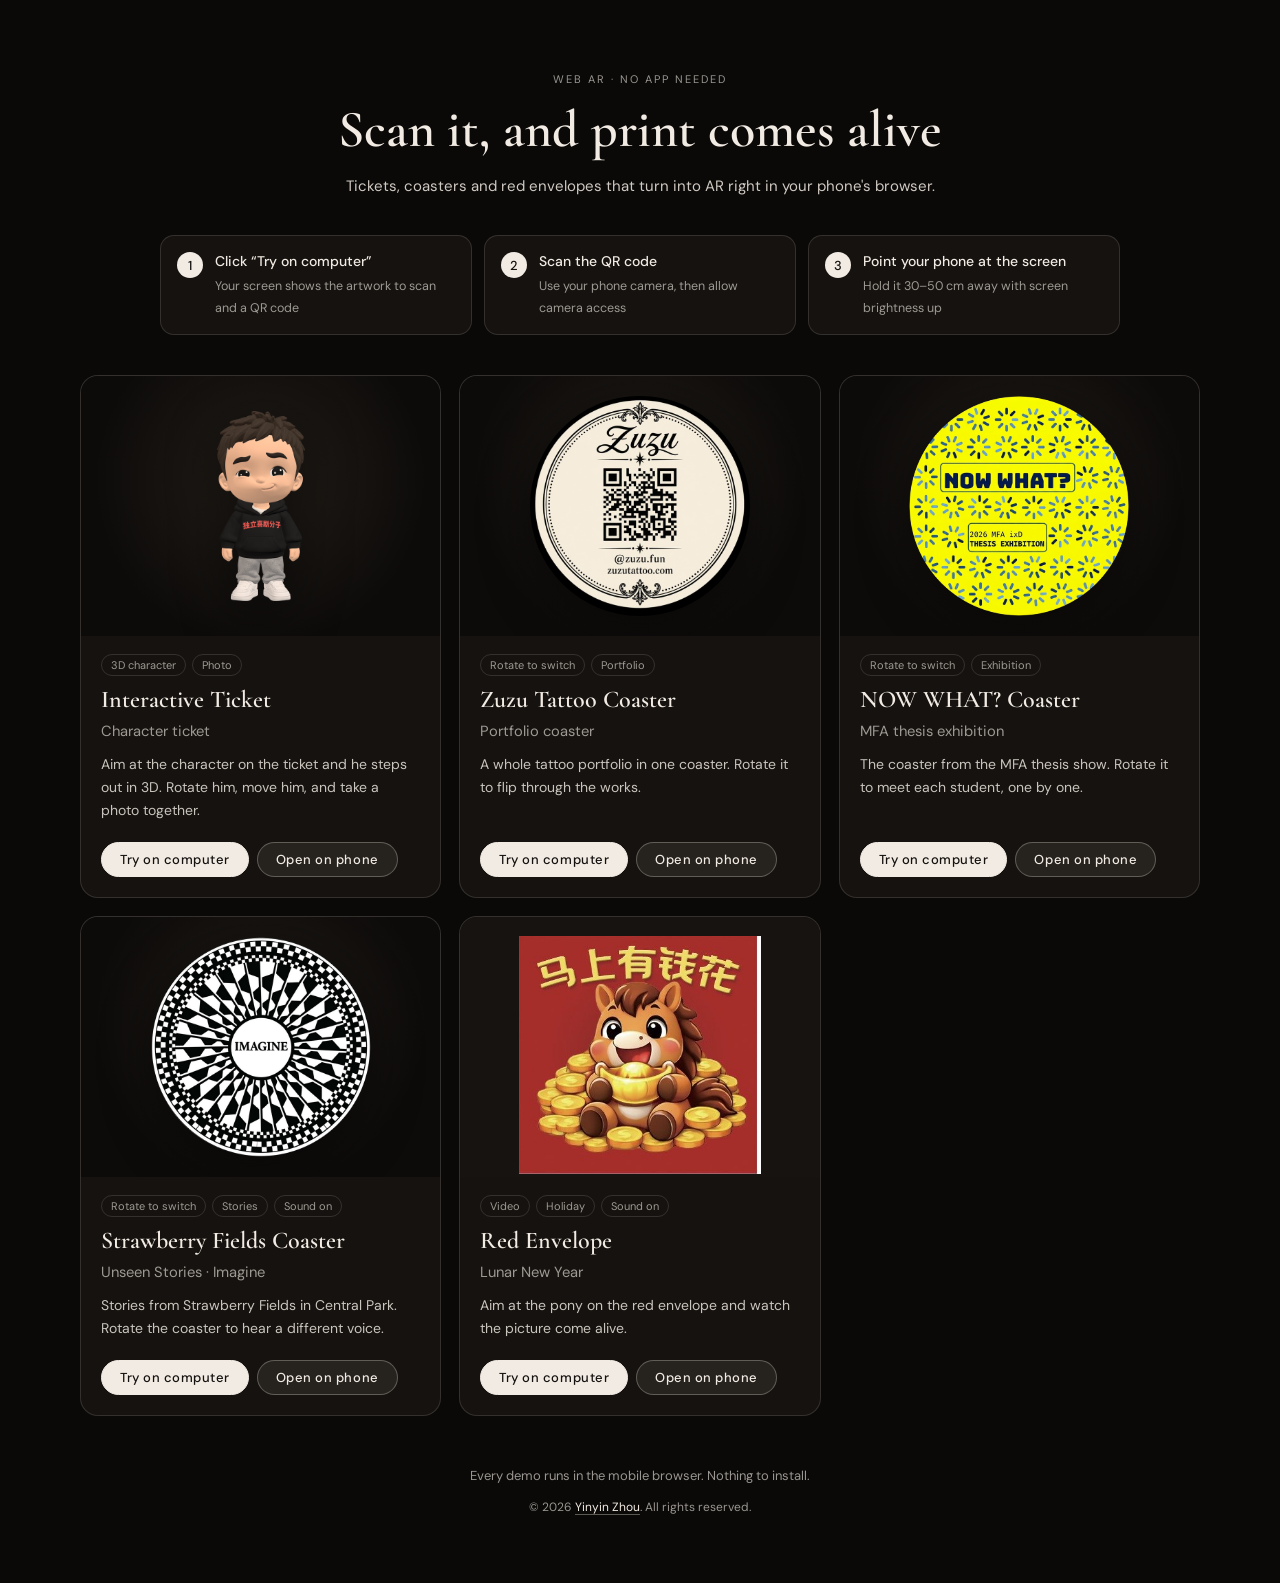
==== index.html @ 61ba5f5c "Add copyright with link to yinyinzhou.com Co-authored-by: Cursor <cursoragent@cursor.com>" ====
<!DOCTYPE html>
<html lang="en">
<head>
  <meta charset="UTF-8" />
  <meta name="viewport" content="width=device-width, initial-scale=1, viewport-fit=cover" />
  <title>Web AR Demos · Try them on your phone</title>
  <meta name="description" content="Printed things that come alive in your phone's browser. Tickets, coasters, red envelopes. No app needed." />
  <link rel="preconnect" href="https://fonts.googleapis.com">
  <link rel="preconnect" href="https://fonts.gstatic.com" crossorigin>
  <link href="https://fonts.googleapis.com/css2?family=Cormorant+Garamond:wght@500;600&family=DM+Sans:opsz,wght@9..40,400;9..40,500&display=swap" rel="stylesheet">
  <link rel="stylesheet" href="style.css" />
</head>
<body class="hub">
  <header class="hub-head">
    <p class="eyebrow">Web AR · No app needed</p>
    <h1>Scan it, and print comes alive</h1>
    <p class="lede">Tickets, coasters and red envelopes that turn into AR right in your phone's browser.</p>
  </header>

  <section class="how" aria-label="How to try">
    <div class="how-item">
      <span class="num">1</span>
      <div><b>Click “Try on computer”</b><span>Your screen shows the artwork to scan and a QR code</span></div>
    </div>
    <div class="how-item">
      <span class="num">2</span>
      <div><b>Scan the QR code</b><span>Use your phone camera, then allow camera access</span></div>
    </div>
    <div class="how-item">
      <span class="num">3</span>
      <div><b>Point your phone at the screen</b><span>Hold it 30–50 cm away with screen brightness up</span></div>
    </div>
  </section>

  <p class="mobile-note" id="mobile-note">You're on a phone. To try a demo you need a second screen to show the artwork — open this page on a computer. If you have the printed piece, tap “Open on phone”.</p>

  <main class="grid" id="grid"></main>

  <footer class="hub-foot">
    <p>Every demo runs in the mobile browser. Nothing to install.</p>
    <p class="copyright">© <span id="year">2026</span> <a href="https://www.yinyinzhou.com" target="_blank" rel="noopener">Yinyin Zhou</a>. All rights reserved.</p>
  </footer>

  <script src="cases.js"></script>
  <script>
    document.getElementById('year').textContent = new Date().getFullYear();
    const isPhone = matchMedia('(pointer: coarse) and (max-width: 820px)').matches;
    document.getElementById('mobile-note').hidden = !isPhone;
    const esc = s => String(s).replace(/[&<>"']/g, c => ({ '&':'&amp;', '<':'&lt;', '>':'&gt;', '"':'&quot;', "'":'&#39;' }[c]));
    document.getElementById('grid').innerHTML = window.AR_CASES.map(c => `
      <article class="case">
        <a class="case-art ${c.shape}${c.anim ? ' anim' : ''}" href="try.html?case=${c.id}" aria-label="Try ${esc(c.title)}">
          ${c.anim
            ? `<video src="${c.anim}" poster="${c.thumb}" autoplay muted loop playsinline preload="auto"></video>`
            : `<img src="${c.thumb}" alt="" loading="lazy" />`}
        </a>
        <div class="case-body">
          <div class="tags">${c.tags.map(t => `<span>${esc(t)}</span>`).join('')}${c.sound ? '<span>Sound on</span>' : ''}</div>
          <h2>${esc(c.title)}</h2>
          <p class="en-title">${esc(c.sub)}</p>
          <p class="desc">${esc(c.desc)}</p>
          <div class="case-actions">
            <a class="btn primary" href="try.html?case=${c.id}">Try on computer</a>
            <a class="btn" href="${c.url}" target="_blank" rel="noopener">Open on phone</a>
          </div>
        </div>
      </article>`).join('');
  </script>
</body>
</html>
---- style.css ----
:root {
  --bg: #0a0908;
  --card: #15120f;
  --line: rgba(242, 235, 227, 0.14);
  --paper: #f2ebe3;
  --muted: rgba(242, 235, 227, 0.62);
  --accent: #e0362c;
  --spin-duration: 24s;
  --serif: "Cormorant Garamond", "Songti SC", "Noto Serif SC", Georgia, serif;
  --sans: "DM Sans", "PingFang SC", "Hiragino Sans GB", system-ui, sans-serif;
}

* { box-sizing: border-box; margin: 0; padding: 0; }
[hidden] { display: none !important; }

body {
  background: var(--bg);
  color: var(--paper);
  font-family: var(--sans);
  -webkit-font-smoothing: antialiased;
}

a { color: inherit; }

.eyebrow {
  font-size: 11px;
  letter-spacing: 0.18em;
  text-transform: uppercase;
  color: var(--muted);
}

.en, .en-title {
  color: var(--muted);
  font-size: 0.92em;
}

.btn {
  display: inline-flex;
  align-items: center;
  justify-content: center;
  border: 1px solid rgba(242, 235, 227, 0.28);
  background: rgba(242, 235, 227, 0.08);
  color: var(--paper);
  border-radius: 999px;
  padding: 10px 18px;
  font: 500 13px/1 var(--sans);
  letter-spacing: 0.04em;
  text-decoration: none;
  cursor: pointer;
  transition: background 0.15s, border-color 0.15s;
}
.btn:hover { background: rgba(242, 235, 227, 0.16); }
.btn.primary { background: var(--paper); color: #14110f; border-color: var(--paper); }
.btn.primary:hover { background: #fff; }

/* ---------- hub */

.hub { padding: 0 20px 64px; }

.hub-head {
  max-width: 760px;
  margin: 0 auto;
  padding: 72px 0 36px;
  text-align: center;
}
.hub-head h1 {
  font-family: var(--serif);
  font-weight: 600;
  font-size: clamp(32px, 6vw, 52px);
  line-height: 1.15;
  margin: 14px 0 14px;
}
.lede { font-size: 15px; line-height: 1.7; color: rgba(242, 235, 227, 0.85); }

.how {
  max-width: 960px;
  margin: 0 auto 40px;
  display: grid;
  grid-template-columns: repeat(3, minmax(0, 1fr));
  gap: 12px;
}
.how-item {
  display: flex;
  gap: 12px;
  align-items: flex-start;
  padding: 16px;
  border: 1px solid var(--line);
  border-radius: 14px;
  background: var(--card);
}
.how-item .num {
  flex: none;
  width: 26px;
  height: 26px;
  border-radius: 50%;
  display: grid;
  place-items: center;
  background: var(--paper);
  color: #14110f;
  font-weight: 500;
  font-size: 13px;
}
.how-item b { display: block; font-weight: 500; font-size: 14px; margin-bottom: 4px; }
.how-item span { font-size: 12.5px; color: var(--muted); line-height: 1.5; }

.mobile-note {
  max-width: 960px;
  margin: -20px auto 28px;
  padding: 12px 16px;
  border-radius: 12px;
  border: 1px dashed var(--line);
  font-size: 13px;
  line-height: 1.6;
  color: var(--muted);
}

.grid {
  max-width: 1120px;
  margin: 0 auto;
  display: grid;
  grid-template-columns: repeat(auto-fill, minmax(300px, 1fr));
  gap: 18px;
}

.case {
  display: flex;
  flex-direction: column;
  border: 1px solid var(--line);
  border-radius: 18px;
  background: var(--card);
  overflow: hidden;
}
.case-art {
  display: grid;
  place-items: center;
  height: 260px;
  background: radial-gradient(circle at 50% 40%, #221d18, #0d0b0a 70%);
  overflow: hidden;
}
.case-art img {
  max-width: 72%;
  max-height: 220px;
  object-fit: contain;
  transition: transform 0.6s ease;
  filter: drop-shadow(0 12px 24px rgba(0, 0, 0, 0.5));
}
.case-art.round img { border-radius: 50%; }
.case-art.anim { background: #171310; }
.case-art video { width: 78%; height: 86%; object-fit: contain; }
.case-art.tall img { max-height: 190px; }
.case-art.square img { border-radius: 10px; }
.case:hover .case-art.round img { transform: rotate(40deg); }
.case:hover .case-art:not(.round) img { transform: scale(1.04); }

.case-body { display: flex; flex-direction: column; gap: 6px; padding: 18px 20px 20px; flex: 1; }
.tags { display: flex; gap: 6px; flex-wrap: wrap; margin-bottom: 4px; }
.tags span {
  font-size: 11px;
  padding: 3px 9px;
  border-radius: 999px;
  border: 1px solid var(--line);
  color: var(--muted);
}
.case h2 { font-family: var(--serif); font-weight: 600; font-size: 24px; line-height: 1.2; }
.case .desc { font-size: 14px; line-height: 1.65; color: rgba(242, 235, 227, 0.82); flex: 1; margin-top: 6px; }
.case-actions { display: flex; gap: 8px; margin-top: 14px; flex-wrap: wrap; }

.hub-foot { max-width: 960px; margin: 48px auto 0; text-align: center; font-size: 13px; color: var(--muted); line-height: 1.8; }
.hub-foot .en { display: block; }

.copyright { font-size: 12px; color: var(--muted); }
.copyright a { color: var(--paper); text-decoration: underline; text-decoration-color: rgba(242, 235, 227, 0.35); text-underline-offset: 3px; }
.copyright a:hover { text-decoration-color: var(--paper); }
.hub-foot .copyright { margin-top: 10px; }

/* ---------- try */

.try {
  min-height: 100dvh;
  display: grid;
  grid-template-columns: minmax(0, 1fr) 380px;
}

.back {
  position: fixed;
  top: 18px;
  left: 20px;
  z-index: 3;
  font-size: 13px;
  text-decoration: none;
  color: var(--muted);
  padding: 8px 14px;
  border-radius: 999px;
  background: rgba(10, 9, 8, 0.6);
  border: 1px solid var(--line);
}
.back:hover { color: var(--paper); }

.stage-wrap {
  display: grid;
  place-items: center;
  padding: 64px 32px 32px;
  background: #000;
  min-height: 100dvh;
}
.stage { display: grid; place-items: center; background: #000; }
.stage img {
  display: block;
  user-select: none;
  -webkit-user-drag: none;
  object-fit: contain;
}
.stage.round img { width: min(78vh, 62vw, 640px); aspect-ratio: 1; }
.stage.square img { width: min(72vh, 58vw, 600px); border-radius: 8px; }
.stage.tall img { height: min(76vh, 800px); max-width: 58vw; }

.stage img.spinning { animation: spin var(--spin-duration) linear infinite; will-change: transform; }
.stage img.paused { animation-play-state: paused; }
@keyframes spin { to { transform: rotate(360deg); } }

.panel {
  display: flex;
  flex-direction: column;
  gap: 18px;
  padding: 72px 28px 32px;
  border-left: 1px solid var(--line);
  background: var(--card);
  overflow-y: auto;
  max-height: 100dvh;
  position: sticky;
  top: 0;
}
.panel h1 { font-family: var(--serif); font-weight: 600; font-size: 26px; line-height: 1.15; margin-top: -8px; }
.panel .en-title { margin-top: -14px; font-size: 13px; }

.qr-box {
  display: flex;
  flex-direction: column;
  align-items: center;
  gap: 8px;
  padding: 16px;
  border-radius: 16px;
  background: #f4efe6;
}
.qr-box img { width: 200px; height: 200px; image-rendering: pixelated; }
.qr-link { font-size: 12px; color: #6b625a; text-decoration: none; word-break: break-all; }
.qr-link:hover { text-decoration: underline; }

.steps { list-style: none; counter-reset: s; display: flex; flex-direction: column; gap: 10px; }
.steps li {
  counter-increment: s;
  display: flex;
  gap: 10px;
  font-size: 14px;
  line-height: 1.5;
}
.steps li::before {
  content: counter(s);
  flex: none;
  width: 22px;
  height: 22px;
  border-radius: 50%;
  border: 1px solid var(--line);
  display: grid;
  place-items: center;
  font-size: 12px;
  color: var(--muted);
}

.spin { display: flex; flex-direction: column; gap: 10px; align-items: flex-start; }
.speed { display: flex; align-items: center; gap: 10px; font-size: 12px; color: var(--muted); width: 100%; }
.speed input { flex: 1; accent-color: var(--paper); }

.preview { display: flex; flex-direction: column; gap: 8px; }
.preview video { width: 100%; max-width: 180px; border-radius: 12px; background: #171310; }

.tips { font-size: 12.5px; line-height: 1.6; color: var(--muted); }

.switch {
  display: flex;
  flex-wrap: wrap;
  gap: 6px;
  margin-top: auto;
  padding-top: 16px;
  border-top: 1px solid var(--line);
}
.switch a {
  font-size: 12px;
  text-decoration: none;
  padding: 6px 10px;
  border-radius: 999px;
  border: 1px solid var(--line);
  color: var(--muted);
}
.switch a:hover { color: var(--paper); border-color: rgba(242, 235, 227, 0.4); }

@media (max-width: 820px) {
  .how { grid-template-columns: 1fr; }
  .hub-head { padding-top: 48px; }
  .try { grid-template-columns: minmax(0, 1fr); }
  .stage-wrap { min-height: auto; padding: 64px 16px 24px; }
  .stage.round img { width: min(86vw, 520px); }
  .stage.square img { width: min(86vw, 520px); }
  .stage.tall img { height: auto; width: min(70vw, 360px); max-width: none; }
  .panel { border-left: 0; border-top: 1px solid var(--line); max-height: none; position: static; padding-top: 28px; }
}
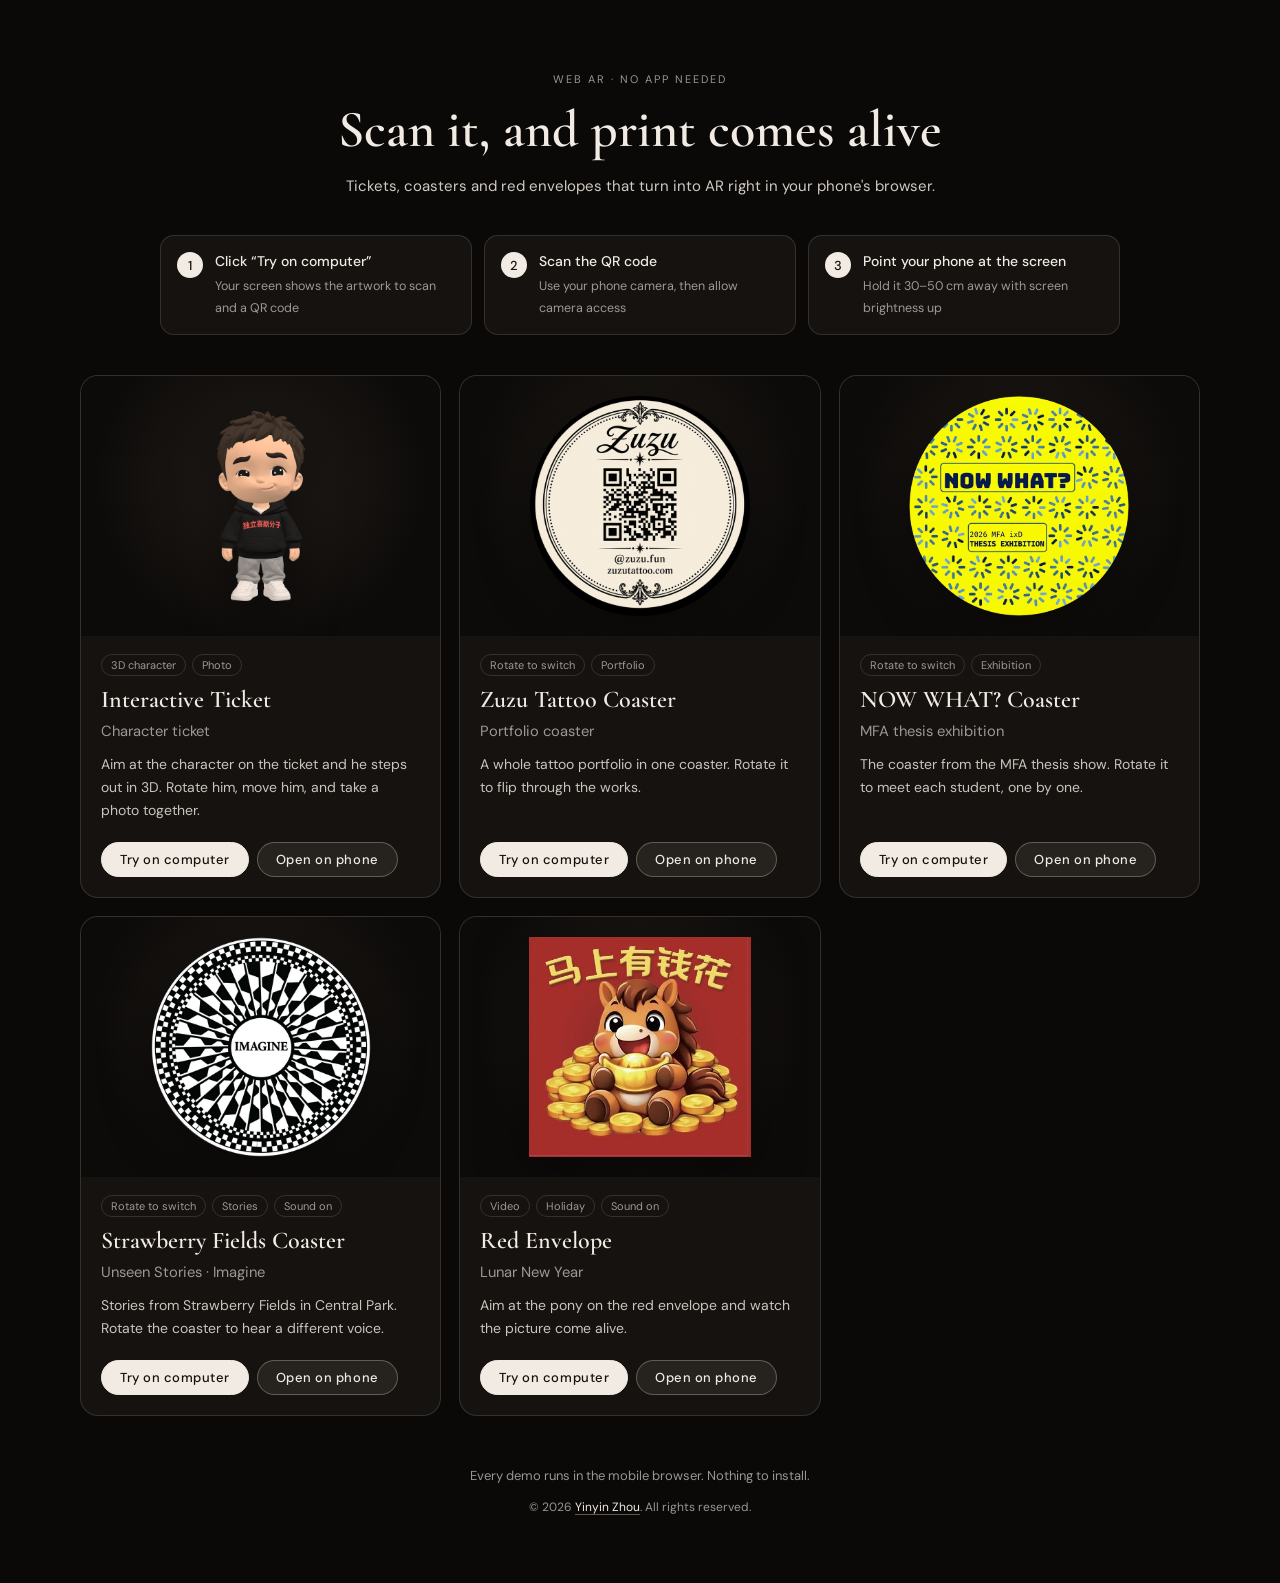
==== commit 30eea530: "Red envelope: static artwork, remove the what-you'll-see preview Co-authored-by: Cursor <cursoragent" ====
--- a/index.html
+++ b/index.html
@@ -49,10 +49,8 @@
     const esc = s => String(s).replace(/[&<>"']/g, c => ({ '&':'&amp;', '<':'&lt;', '>':'&gt;', '"':'&quot;', "'":'&#39;' }[c]));
     document.getElementById('grid').innerHTML = window.AR_CASES.map(c => `
       <article class="case">
-        <a class="case-art ${c.shape}${c.anim ? ' anim' : ''}" href="try.html?case=${c.id}" aria-label="Try ${esc(c.title)}">
-          ${c.anim
-            ? `<video src="${c.anim}" poster="${c.thumb}" autoplay muted loop playsinline preload="auto"></video>`
-            : `<img src="${c.thumb}" alt="" loading="lazy" />`}
+        <a class="case-art ${c.shape}" href="try.html?case=${c.id}" aria-label="Try ${esc(c.title)}">
+          <img src="${c.thumb}" alt="" loading="lazy" />
         </a>
         <div class="case-body">
           <div class="tags">${c.tags.map(t => `<span>${esc(t)}</span>`).join('')}${c.sound ? '<span>Sound on</span>' : ''}</div>
--- a/style.css
+++ b/style.css
@@ -145,8 +145,6 @@
   filter: drop-shadow(0 12px 24px rgba(0, 0, 0, 0.5));
 }
 .case-art.round img { border-radius: 50%; }
-.case-art.anim { background: #171310; }
-.case-art video { width: 78%; height: 86%; object-fit: contain; }
 .case-art.tall img { max-height: 190px; }
 .case-art.square img { border-radius: 10px; }
 .case:hover .case-art.round img { transform: rotate(40deg); }
@@ -213,6 +211,52 @@
 .stage.round img { width: min(78vh, 62vw, 640px); aspect-ratio: 1; }
 .stage.square img { width: min(72vh, 58vw, 600px); border-radius: 8px; }
 .stage.tall img { height: min(76vh, 800px); max-width: 58vw; }
+
+.red-envelope {
+  --red: #a52e2a;
+  width: min(54vh, 40vw, 440px);
+  background: var(--red);
+  border-radius: 16px;
+  overflow: hidden;
+  box-shadow: inset 0 0 0 6px var(--red), inset 0 0 0 7.5px rgba(232, 190, 92, 0.75), 0 24px 60px rgba(0, 0, 0, 0.6);
+  padding-bottom: 7%;
+  display: flex;
+  flex-direction: column;
+}
+.red-envelope .flap {
+  position: relative;
+  aspect-ratio: 100 / 38;
+}
+.red-envelope .flap::before {
+  content: "";
+  position: absolute;
+  inset: 0;
+  background: linear-gradient(180deg, #7f1f1c, #922622);
+  clip-path: polygon(0 0, 100% 0, 100% 34%, 50% 100%, 0 34%);
+}
+.red-envelope .flap::after {
+  content: "";
+  position: absolute;
+  inset: 0;
+  background: rgba(232, 190, 92, 0.7);
+  clip-path: polygon(0 34%, 50% 100%, 100% 34%, 100% calc(34% + 1.5px), 50% calc(100% + 1.5px), 0 calc(34% + 1.5px));
+}
+.red-envelope .seal {
+  position: absolute;
+  left: 50%;
+  bottom: 6%;
+  transform: translateX(-50%);
+  width: 19%;
+  aspect-ratio: 1;
+  border-radius: 50%;
+  display: grid;
+  place-items: center;
+  background: radial-gradient(circle at 35% 30%, #f6dc8c, #d9a83c 60%, #b8862a);
+  box-shadow: 0 3px 10px rgba(0, 0, 0, 0.35), inset 0 0 0 2px rgba(255, 240, 200, 0.5);
+  color: #a52e2a;
+  font: 700 clamp(16px, 2.6vw, 30px)/1 "Songti SC", "Noto Serif SC", serif;
+}
+.stage .red-envelope img { width: 100%; height: auto; border-radius: 0; }
 
 .stage img.spinning { animation: spin var(--spin-duration) linear infinite; will-change: transform; }
 .stage img.paused { animation-play-state: paused; }
@@ -271,9 +315,6 @@
 .speed { display: flex; align-items: center; gap: 10px; font-size: 12px; color: var(--muted); width: 100%; }
 .speed input { flex: 1; accent-color: var(--paper); }
 
-.preview { display: flex; flex-direction: column; gap: 8px; }
-.preview video { width: 100%; max-width: 180px; border-radius: 12px; background: #171310; }
-
 .tips { font-size: 12.5px; line-height: 1.6; color: var(--muted); }
 
 .switch {
@@ -302,5 +343,6 @@
   .stage.round img { width: min(86vw, 520px); }
   .stage.square img { width: min(86vw, 520px); }
   .stage.tall img { height: auto; width: min(70vw, 360px); max-width: none; }
+  .red-envelope { width: min(78vw, 400px); }
   .panel { border-left: 0; border-top: 1px solid var(--line); max-height: none; position: static; padding-top: 28px; }
 }
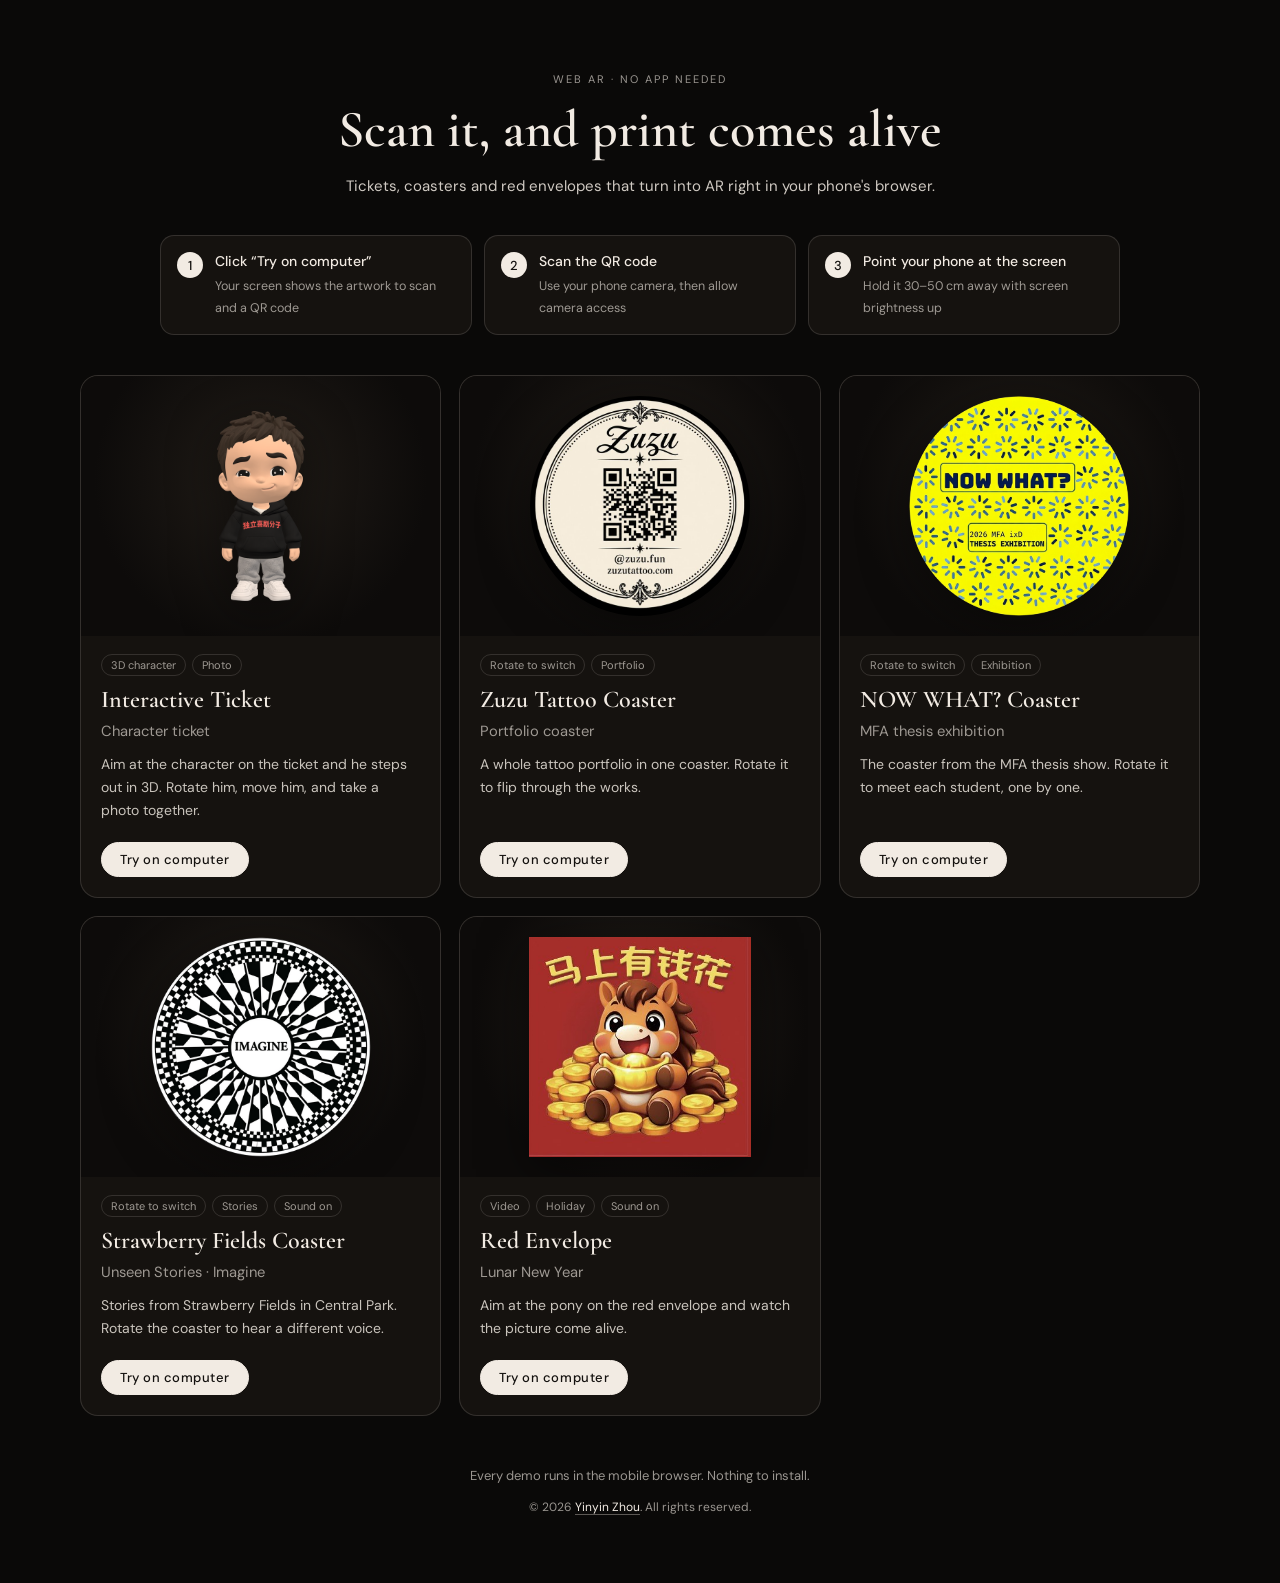
==== commit 00f8cb2c: "Remove Open on phone button; demos are computer-only Co-authored-by: Cursor <cursoragent@cursor.com>" ====
--- a/index.html
+++ b/index.html
@@ -32,7 +32,7 @@
     </div>
   </section>
 
-  <p class="mobile-note" id="mobile-note">You're on a phone. To try a demo you need a second screen to show the artwork — open this page on a computer. If you have the printed piece, tap “Open on phone”.</p>
+  <p class="mobile-note" id="mobile-note">You're on a phone. These demos need a computer screen to show the artwork — open this page on a computer.</p>
 
   <main class="grid" id="grid"></main>
 
@@ -59,7 +59,6 @@
           <p class="desc">${esc(c.desc)}</p>
           <div class="case-actions">
             <a class="btn primary" href="try.html?case=${c.id}">Try on computer</a>
-            <a class="btn" href="${c.url}" target="_blank" rel="noopener">Open on phone</a>
           </div>
         </div>
       </article>`).join('');
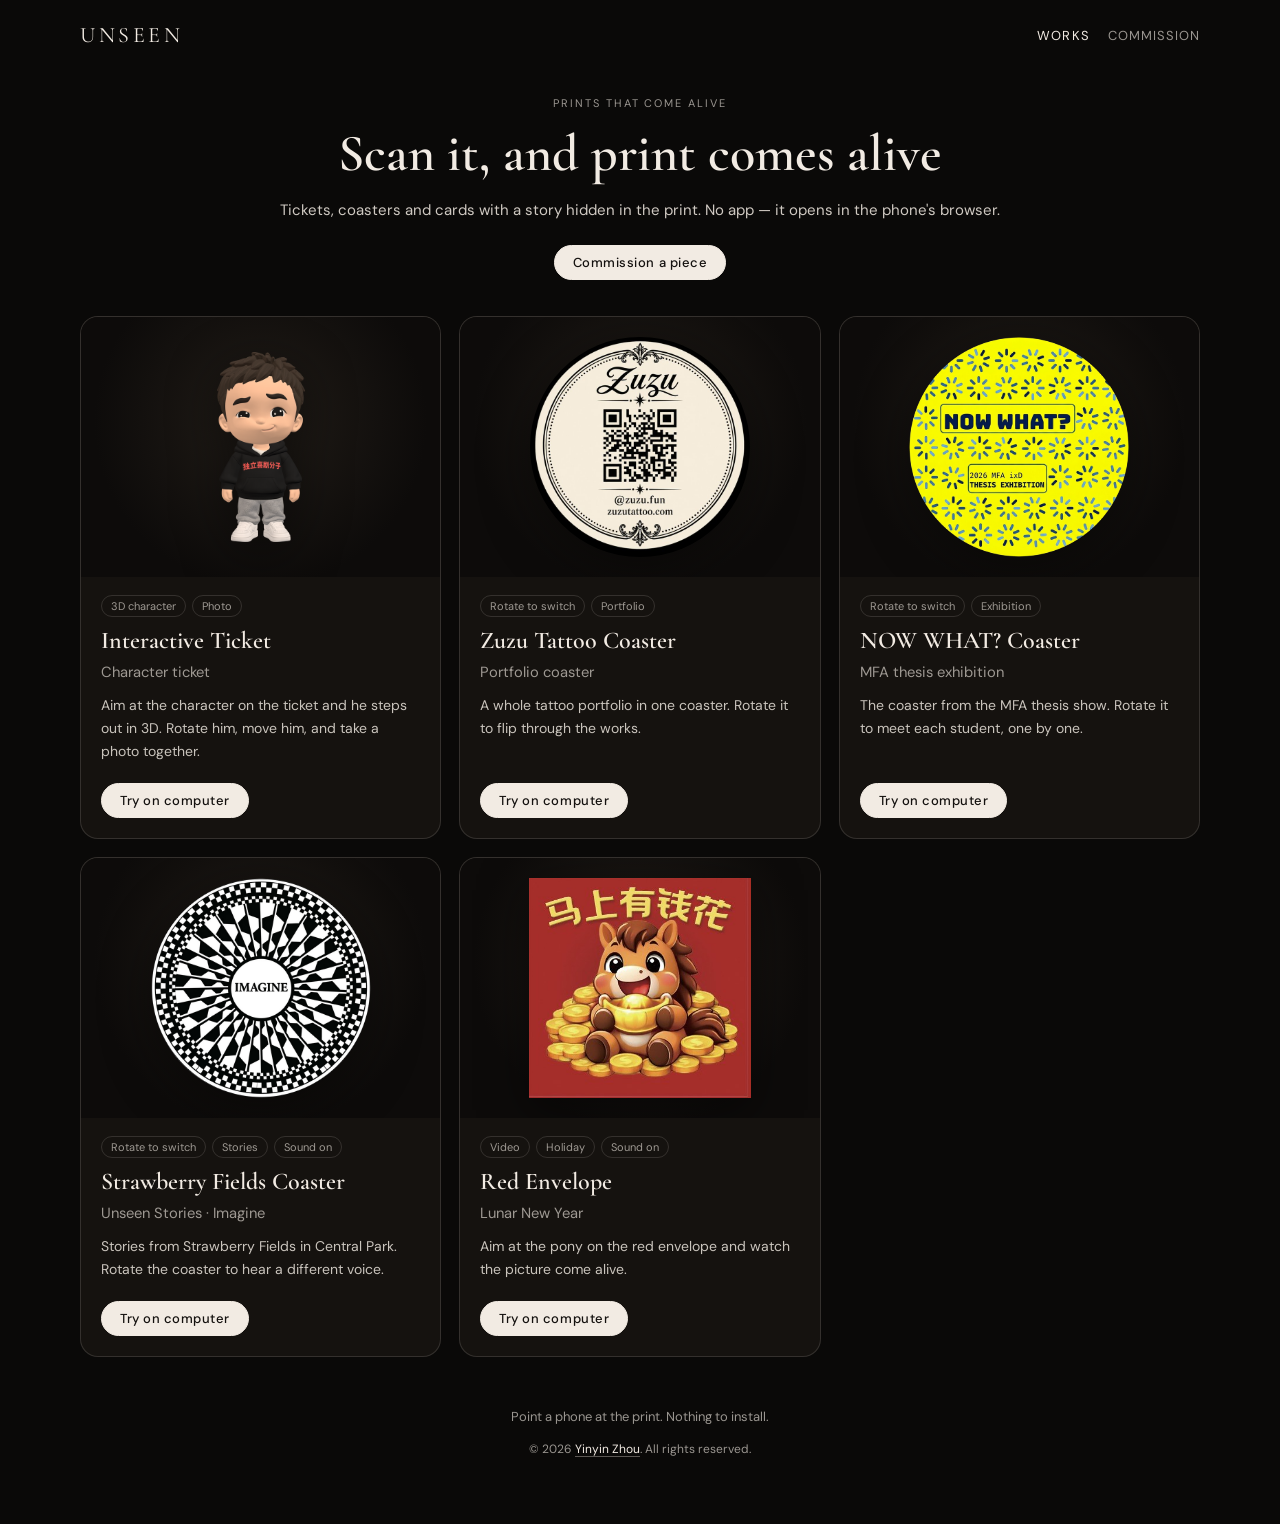
==== commit 7ffec02e: "Name the series Unseen and open commissions. The try-steps on the homepage repeat what each piece al" ====
--- a/index.html
+++ b/index.html
@@ -3,41 +3,37 @@
 <head>
   <meta charset="UTF-8" />
   <meta name="viewport" content="width=device-width, initial-scale=1, viewport-fit=cover" />
-  <title>Web AR Demos · Try them on your phone</title>
-  <meta name="description" content="Printed things that come alive in your phone's browser. Tickets, coasters, red envelopes. No app needed." />
+  <title>Unseen · Prints that come alive</title>
+  <meta name="description" content="Unseen makes tickets, coasters and cards that come alive when you point a phone at them. No app. Commissions open." />
   <link rel="preconnect" href="https://fonts.googleapis.com">
   <link rel="preconnect" href="https://fonts.gstatic.com" crossorigin>
   <link href="https://fonts.googleapis.com/css2?family=Cormorant+Garamond:wght@500;600&family=DM+Sans:opsz,wght@9..40,400;9..40,500&display=swap" rel="stylesheet">
   <link rel="stylesheet" href="style.css" />
 </head>
 <body class="hub">
-  <header class="hub-head">
-    <p class="eyebrow">Web AR · No app needed</p>
-    <h1>Scan it, and print comes alive</h1>
-    <p class="lede">Tickets, coasters and red envelopes that turn into AR right in your phone's browser.</p>
+  <header class="topbar">
+    <a class="mark" href="./">Unseen</a>
+    <nav>
+      <a href="./" aria-current="page">Works</a>
+      <a href="custom.html">Commission</a>
+    </nav>
   </header>
 
-  <section class="how" aria-label="How to try">
-    <div class="how-item">
-      <span class="num">1</span>
-      <div><b>Click “Try on computer”</b><span>Your screen shows the artwork to scan and a QR code</span></div>
+  <header class="hub-head">
+    <p class="eyebrow">Prints that come alive</p>
+    <h1>Scan it, and print comes alive</h1>
+    <p class="lede">Tickets, coasters and cards with a story hidden in the print. No app — it opens in the phone's browser.</p>
+    <div class="hub-cta">
+      <a class="btn primary" href="custom.html">Commission a piece</a>
     </div>
-    <div class="how-item">
-      <span class="num">2</span>
-      <div><b>Scan the QR code</b><span>Use your phone camera, then allow camera access</span></div>
-    </div>
-    <div class="how-item">
-      <span class="num">3</span>
-      <div><b>Point your phone at the screen</b><span>Hold it 30–50 cm away with screen brightness up</span></div>
-    </div>
-  </section>
+  </header>
 
-  <p class="mobile-note" id="mobile-note">You're on a phone. These demos need a computer screen to show the artwork — open this page on a computer.</p>
+  <p class="mobile-note" id="mobile-note">You're on a phone. These pieces need a computer screen to show the artwork — open this page on a computer.</p>
 
   <main class="grid" id="grid"></main>
 
   <footer class="hub-foot">
-    <p>Every demo runs in the mobile browser. Nothing to install.</p>
+    <p>Point a phone at the print. Nothing to install.</p>
     <p class="copyright">© <span id="year">2026</span> <a href="https://www.yinyinzhou.com" target="_blank" rel="noopener">Yinyin Zhou</a>. All rights reserved.</p>
   </footer>
 
--- a/style.css
+++ b/style.css
@@ -72,40 +72,38 @@
 }
 .lede { font-size: 15px; line-height: 1.7; color: rgba(242, 235, 227, 0.85); }
 
-.how {
-  max-width: 960px;
-  margin: 0 auto 40px;
-  display: grid;
-  grid-template-columns: repeat(3, minmax(0, 1fr));
-  gap: 12px;
-}
-.how-item {
-  display: flex;
-  gap: 12px;
-  align-items: flex-start;
-  padding: 16px;
-  border: 1px solid var(--line);
-  border-radius: 14px;
-  background: var(--card);
-}
-.how-item .num {
-  flex: none;
-  width: 26px;
-  height: 26px;
-  border-radius: 50%;
-  display: grid;
-  place-items: center;
-  background: var(--paper);
-  color: #14110f;
-  font-weight: 500;
+.topbar {
+  max-width: 1120px;
+  margin: 0 auto;
+  padding: 22px 0 0;
+  display: flex;
+  align-items: center;
+  justify-content: space-between;
+  gap: 16px;
+}
+.mark {
+  font-family: var(--serif);
+  font-size: 22px;
+  letter-spacing: 0.16em;
+  text-transform: uppercase;
+  text-decoration: none;
+}
+.topbar nav { display: flex; gap: 18px; }
+.topbar nav a {
   font-size: 13px;
-}
-.how-item b { display: block; font-weight: 500; font-size: 14px; margin-bottom: 4px; }
-.how-item span { font-size: 12.5px; color: var(--muted); line-height: 1.5; }
+  letter-spacing: 0.08em;
+  text-transform: uppercase;
+  text-decoration: none;
+  color: var(--muted);
+}
+.topbar nav a:hover,
+.topbar nav a[aria-current="page"] { color: var(--paper); }
+.hub-head { padding-top: 48px; }
+.hub-cta { display: flex; justify-content: center; margin-top: 22px; }
 
 .mobile-note {
   max-width: 960px;
-  margin: -20px auto 28px;
+  margin: 0 auto 28px;
   padding: 12px 16px;
   border-radius: 12px;
   border: 1px dashed var(--line);
@@ -335,9 +333,59 @@
 }
 .switch a:hover { color: var(--paper); border-color: rgba(242, 235, 227, 0.4); }
 
+.offers {
+  max-width: 960px;
+  margin: 8px auto 0;
+  display: grid;
+  grid-template-columns: repeat(3, minmax(0, 1fr));
+  gap: 12px;
+}
+.offer {
+  display: flex;
+  flex-direction: column;
+  text-decoration: none;
+  border: 1px solid var(--line);
+  border-radius: 18px;
+  background: var(--card);
+  overflow: hidden;
+}
+.offer img {
+  width: 100%;
+  height: 220px;
+  object-fit: contain;
+  background: radial-gradient(circle at 50% 40%, #221d18, #0d0b0a 70%);
+}
+.offer div { padding: 16px 16px 18px; }
+.offer h2 { font-family: var(--serif); font-weight: 500; font-size: 28px; }
+.offer p { margin-top: 6px; color: var(--muted); font-size: 14px; line-height: 1.5; }
+
+.brief {
+  max-width: 640px;
+  margin: 56px auto 0;
+  display: flex;
+  flex-direction: column;
+  gap: 14px;
+}
+.brief h2 { font-family: var(--serif); font-weight: 500; font-size: 32px; }
+.brief label { display: flex; flex-direction: column; gap: 6px; font-size: 13px; color: var(--muted); }
+.brief input,
+.brief select,
+.brief textarea {
+  width: 100%;
+  background: #100e0c;
+  color: var(--paper);
+  border: 1px solid var(--line);
+  border-radius: 12px;
+  padding: 12px 14px;
+  font: 400 15px/1.45 var(--sans);
+}
+.brief textarea { min-height: 120px; resize: vertical; }
+.brief .btn { align-self: flex-start; margin-top: 4px; }
+.sent { font-size: 14px; line-height: 1.6; color: var(--paper); }
+
 @media (max-width: 820px) {
-  .how { grid-template-columns: 1fr; }
-  .hub-head { padding-top: 48px; }
+  .offers { grid-template-columns: 1fr; }
+  .hub-head { padding-top: 36px; }
   .try { grid-template-columns: minmax(0, 1fr); }
   .stage-wrap { min-height: auto; padding: 64px 16px 24px; }
   .stage.round img { width: min(86vw, 520px); }
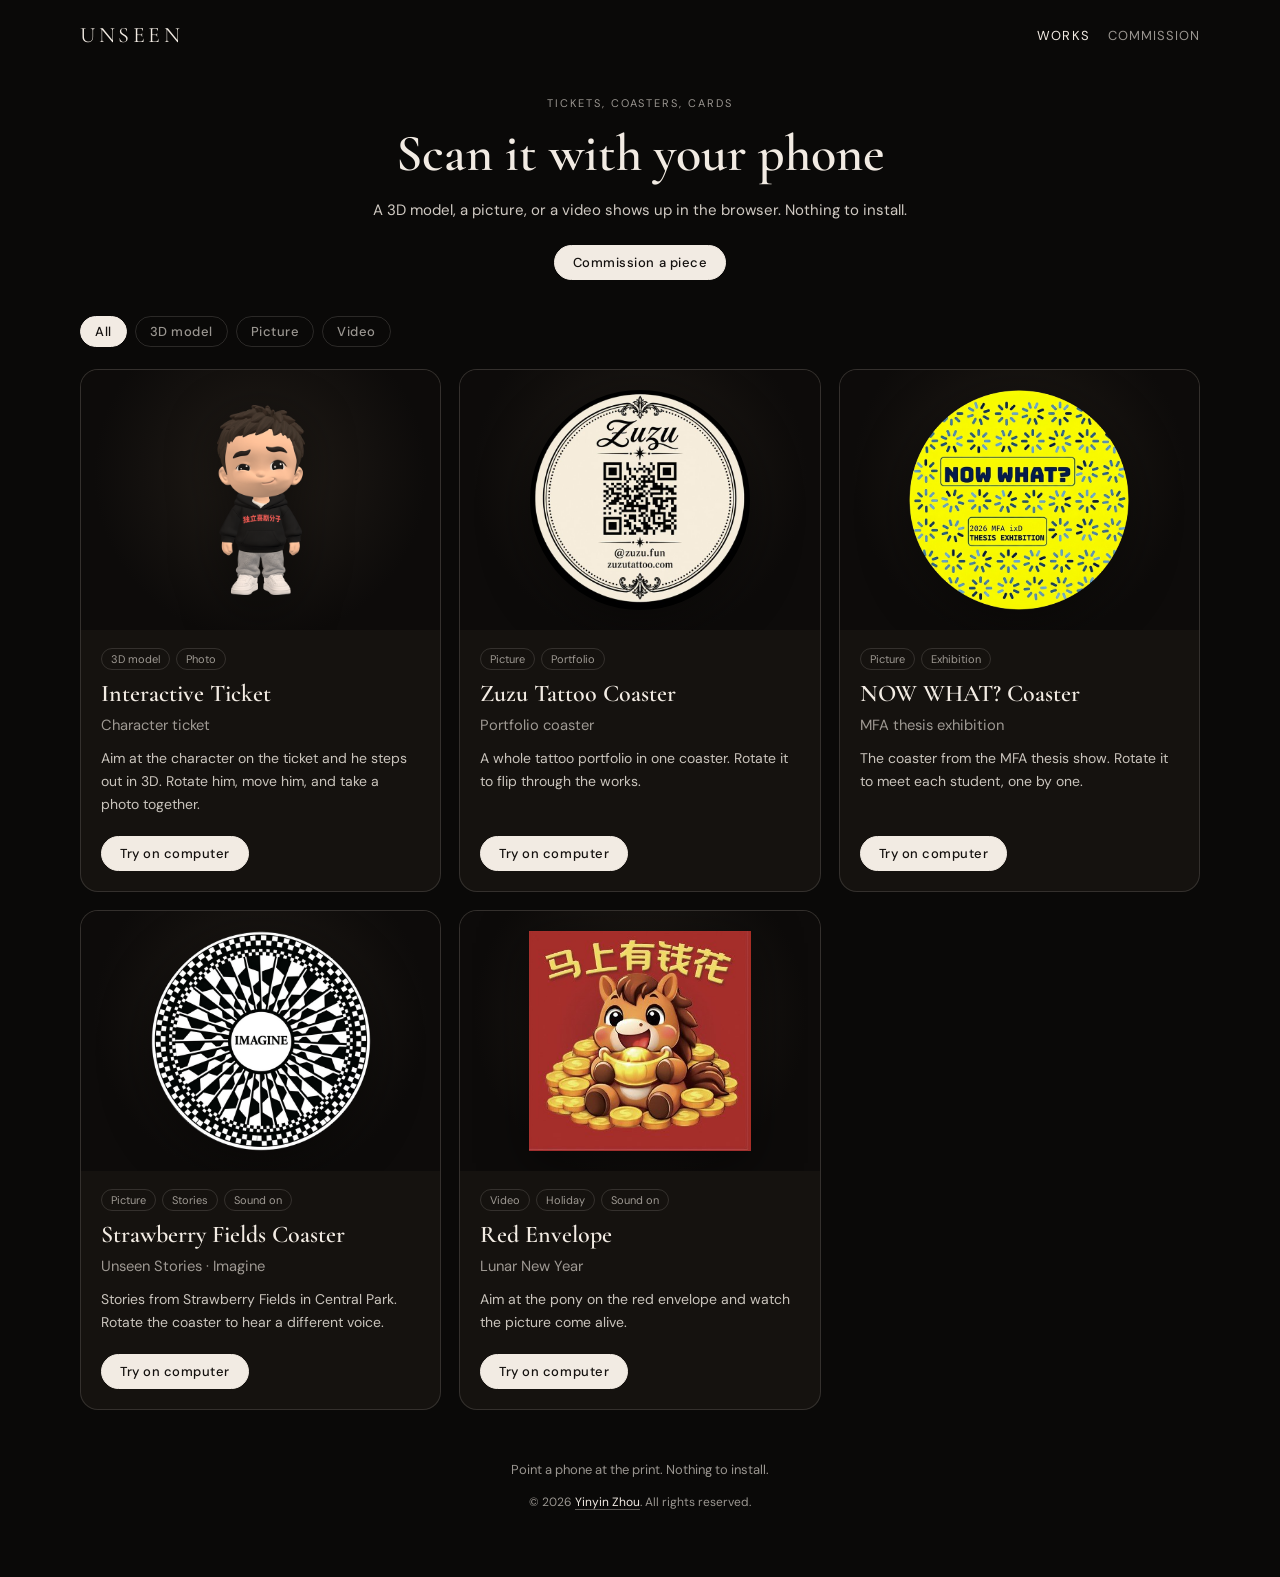
==== commit 083b73c9: "Group the work by what appears: 3D model, picture, or video. The homepage title was saying the same " ====
--- a/index.html
+++ b/index.html
@@ -20,9 +20,9 @@
   </header>
 
   <header class="hub-head">
-    <p class="eyebrow">Prints that come alive</p>
-    <h1>Scan it, and print comes alive</h1>
-    <p class="lede">Tickets, coasters and cards with a story hidden in the print. No app — it opens in the phone's browser.</p>
+    <p class="eyebrow">Tickets, coasters, cards</p>
+    <h1>Scan it with your phone</h1>
+    <p class="lede">A 3D model, a picture, or a video shows up in the browser. Nothing to install.</p>
     <div class="hub-cta">
       <a class="btn primary" href="custom.html">Commission a piece</a>
     </div>
@@ -30,6 +30,7 @@
 
   <p class="mobile-note" id="mobile-note">You're on a phone. These pieces need a computer screen to show the artwork — open this page on a computer.</p>
 
+  <div class="filters" id="filters" role="tablist" aria-label="Kind of piece"></div>
   <main class="grid" id="grid"></main>
 
   <footer class="hub-foot">
@@ -43,7 +44,15 @@
     const isPhone = matchMedia('(pointer: coarse) and (max-width: 820px)').matches;
     document.getElementById('mobile-note').hidden = !isPhone;
     const esc = s => String(s).replace(/[&<>"']/g, c => ({ '&':'&amp;', '<':'&lt;', '>':'&gt;', '"':'&quot;', "'":'&#39;' }[c]));
-    document.getElementById('grid').innerHTML = window.AR_CASES.map(c => `
+    const kinds = [
+      ['all', 'All'],
+      ['model', '3D model'],
+      ['picture', 'Picture'],
+      ['video', 'Video']
+    ];
+    const filters = document.getElementById('filters');
+    const grid = document.getElementById('grid');
+    const card = c => `
       <article class="case">
         <a class="case-art ${c.shape}" href="try.html?case=${c.id}" aria-label="Try ${esc(c.title)}">
           <img src="${c.thumb}" alt="" loading="lazy" />
@@ -57,7 +66,20 @@
             <a class="btn primary" href="try.html?case=${c.id}">Try on computer</a>
           </div>
         </div>
-      </article>`).join('');
+      </article>`;
+    function show(kind) {
+      filters.querySelectorAll('button').forEach(b => b.setAttribute('aria-pressed', String(b.dataset.kind === kind)));
+      const list = window.AR_CASES.filter(c => kind === 'all' || c.kind === kind);
+      grid.innerHTML = list.map(card).join('');
+    }
+    filters.innerHTML = kinds.map(([id, label], i) =>
+      `<button type="button" role="tab" data-kind="${id}" aria-pressed="${i === 0}">${label}</button>`
+    ).join('');
+    filters.addEventListener('click', (event) => {
+      const button = event.target.closest('button');
+      if (button) show(button.dataset.kind);
+    });
+    show('all');
   </script>
 </body>
 </html>
--- a/style.css
+++ b/style.css
@@ -161,6 +161,29 @@
 .case .desc { font-size: 14px; line-height: 1.65; color: rgba(242, 235, 227, 0.82); flex: 1; margin-top: 6px; }
 .case-actions { display: flex; gap: 8px; margin-top: 14px; flex-wrap: wrap; }
 
+.filters {
+  max-width: 1120px;
+  margin: 0 auto 22px;
+  display: flex;
+  gap: 8px;
+  flex-wrap: wrap;
+}
+.filters button {
+  font: 500 13px/1 var(--sans);
+  letter-spacing: 0.04em;
+  color: var(--muted);
+  background: transparent;
+  border: 1px solid var(--line);
+  border-radius: 999px;
+  padding: 8px 14px;
+  cursor: pointer;
+}
+.filters button[aria-pressed="true"] {
+  background: var(--paper);
+  color: #14110f;
+  border-color: var(--paper);
+}
+
 .hub-foot { max-width: 960px; margin: 48px auto 0; text-align: center; font-size: 13px; color: var(--muted); line-height: 1.8; }
 .hub-foot .en { display: block; }
 
@@ -380,6 +403,15 @@
   font: 400 15px/1.45 var(--sans);
 }
 .brief textarea { min-height: 120px; resize: vertical; }
+.brief select {
+  appearance: none;
+  -webkit-appearance: none;
+  padding-right: 48px;
+  background-image: url("data:image/svg+xml,%3Csvg xmlns='http://www.w3.org/2000/svg' width='16' height='16' viewBox='0 0 16 16' fill='none'%3E%3Cpath d='M3.5 6.2L8 10.6L12.5 6.2' stroke='%23f2ebe3' stroke-width='1.4' stroke-linecap='round' stroke-linejoin='round'/%3E%3C/svg%3E");
+  background-repeat: no-repeat;
+  background-position: right 18px center;
+  background-size: 16px 16px;
+}
 .brief .btn { align-self: flex-start; margin-top: 4px; }
 .sent { font-size: 14px; line-height: 1.6; color: var(--paper); }
 
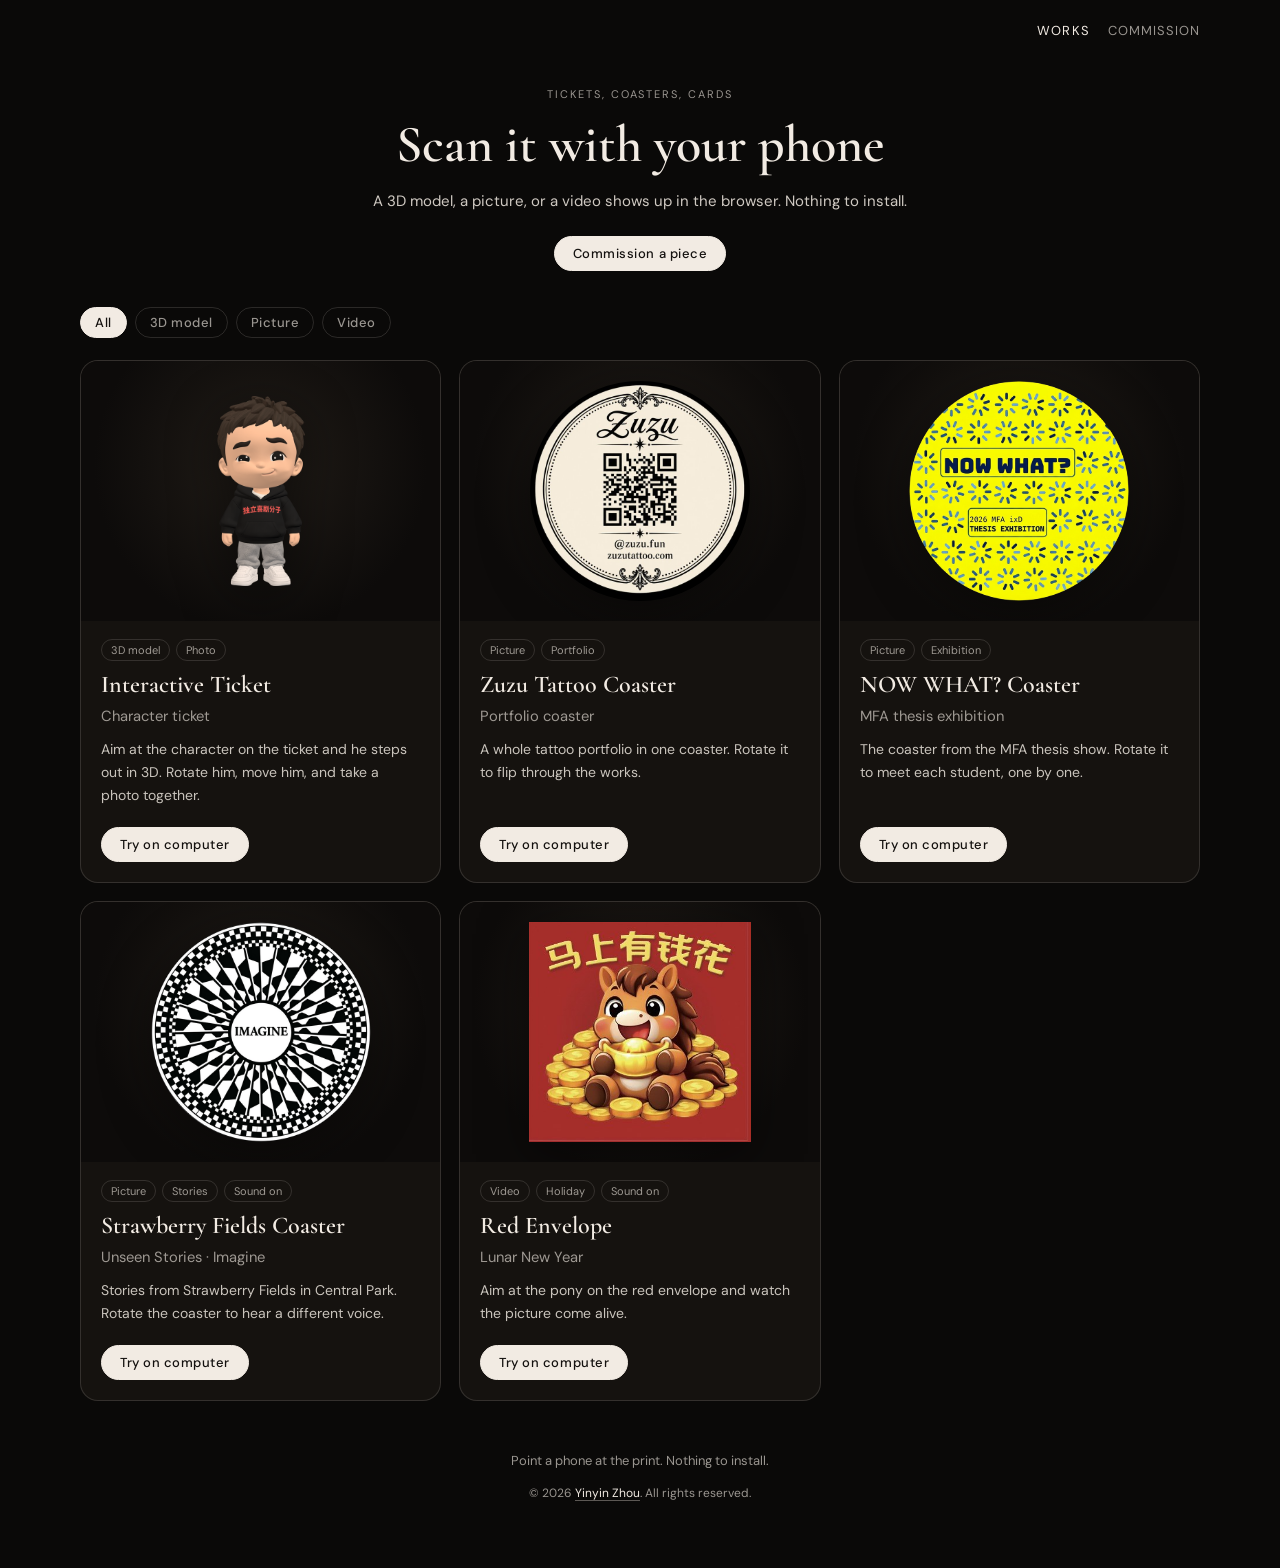
==== commit ab442af5: "Remove the Unseen mark from the works pages. The name stays on the commission page, where it still l" ====
--- a/index.html
+++ b/index.html
@@ -12,7 +12,6 @@
 </head>
 <body class="hub">
   <header class="topbar">
-    <a class="mark" href="./">Unseen</a>
     <nav>
       <a href="./" aria-current="page">Works</a>
       <a href="custom.html">Commission</a>
--- a/style.css
+++ b/style.css
@@ -88,7 +88,7 @@
   text-transform: uppercase;
   text-decoration: none;
 }
-.topbar nav { display: flex; gap: 18px; }
+.topbar nav { display: flex; gap: 18px; margin-left: auto; }
 .topbar nav a {
   font-size: 13px;
   letter-spacing: 0.08em;
@@ -413,6 +413,14 @@
   background-size: 16px 16px;
 }
 .brief .btn { align-self: flex-start; margin-top: 4px; }
+.thanks {
+  max-width: 640px;
+  margin: 56px auto 0;
+  text-align: center;
+}
+.thanks h2 { font-family: var(--serif); font-weight: 500; font-size: clamp(36px, 5vw, 52px); }
+.brief .btn:disabled { opacity: 0.6; cursor: wait; }
+.honey { position: absolute; left: -9999px; height: 0; width: 0; opacity: 0; }
 .sent { font-size: 14px; line-height: 1.6; color: var(--paper); }
 
 @media (max-width: 820px) {
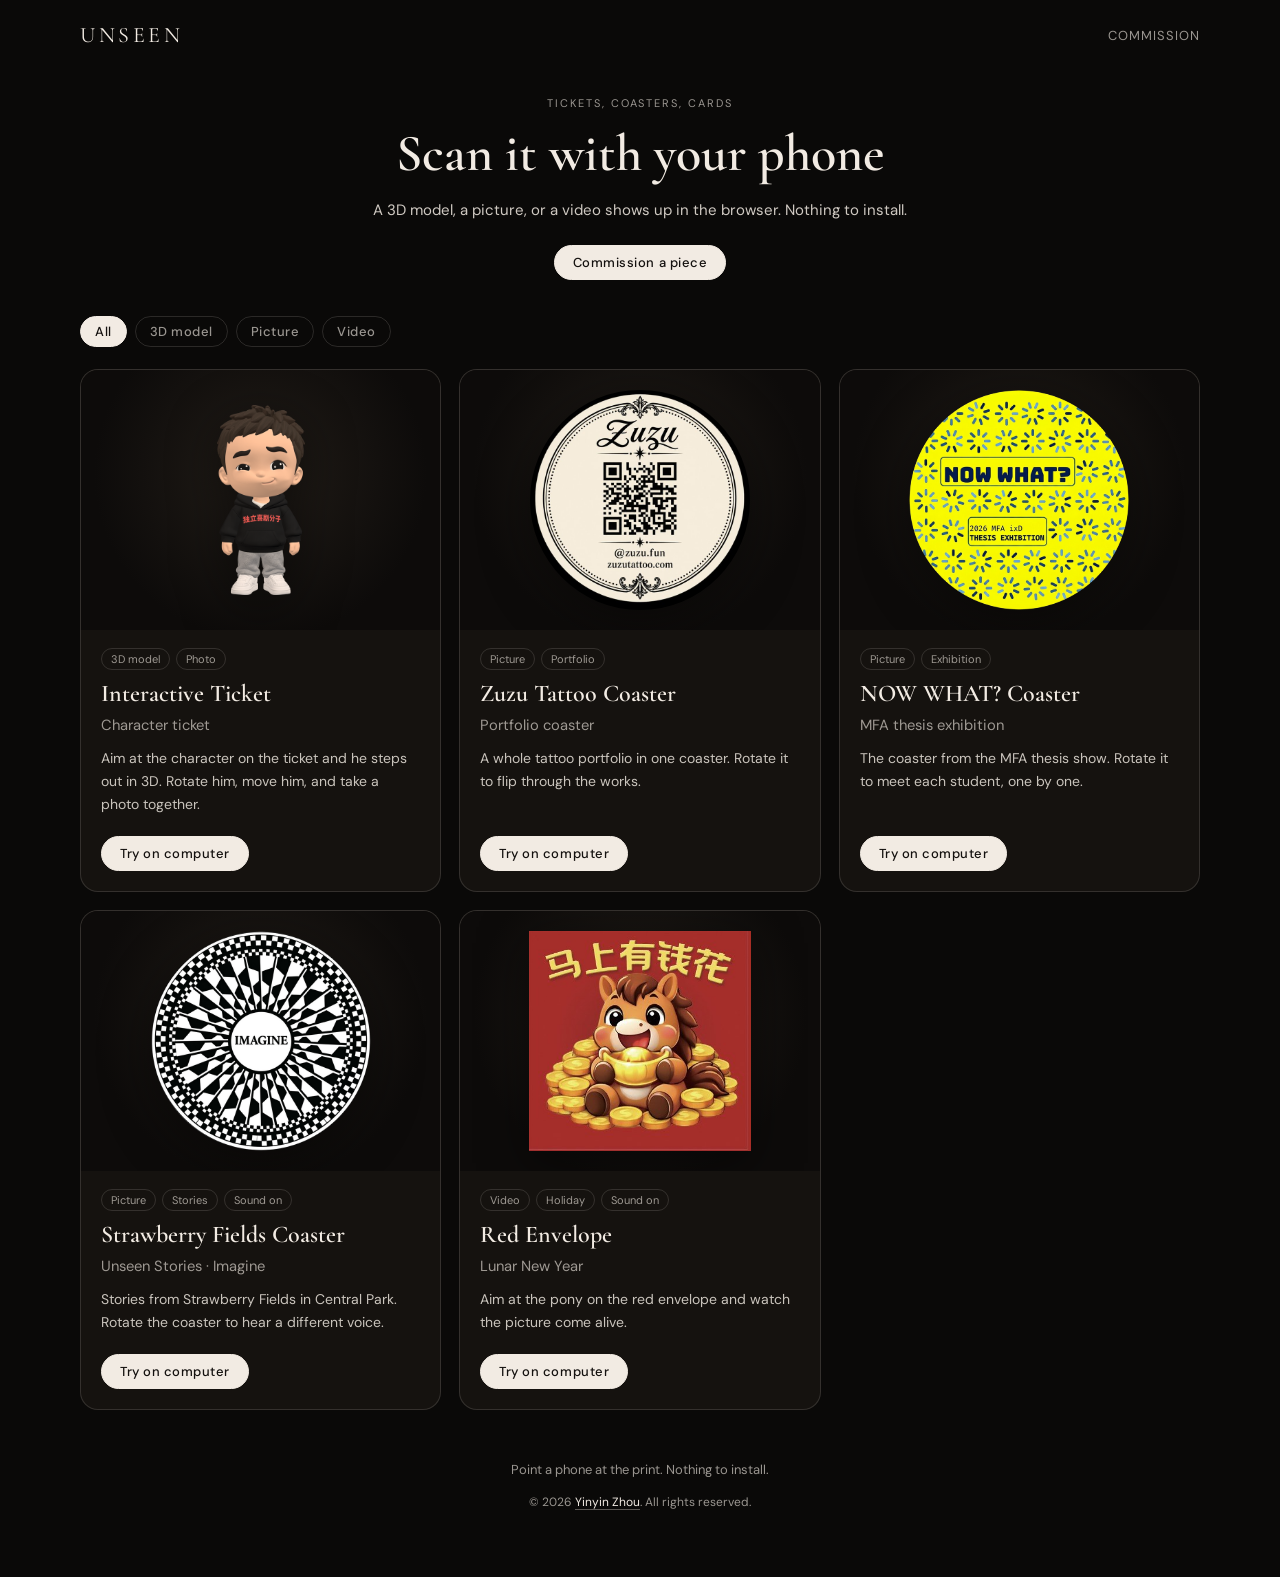
==== commit cc903da6: "Keep Unseen on the homepage and drop the Works label. The name is the way back to the portfolio. The" ====
--- a/index.html
+++ b/index.html
@@ -12,8 +12,8 @@
 </head>
 <body class="hub">
   <header class="topbar">
+    <a class="mark" href="https://www.yinyinzhou.com">Unseen</a>
     <nav>
-      <a href="./" aria-current="page">Works</a>
       <a href="custom.html">Commission</a>
     </nav>
   </header>
